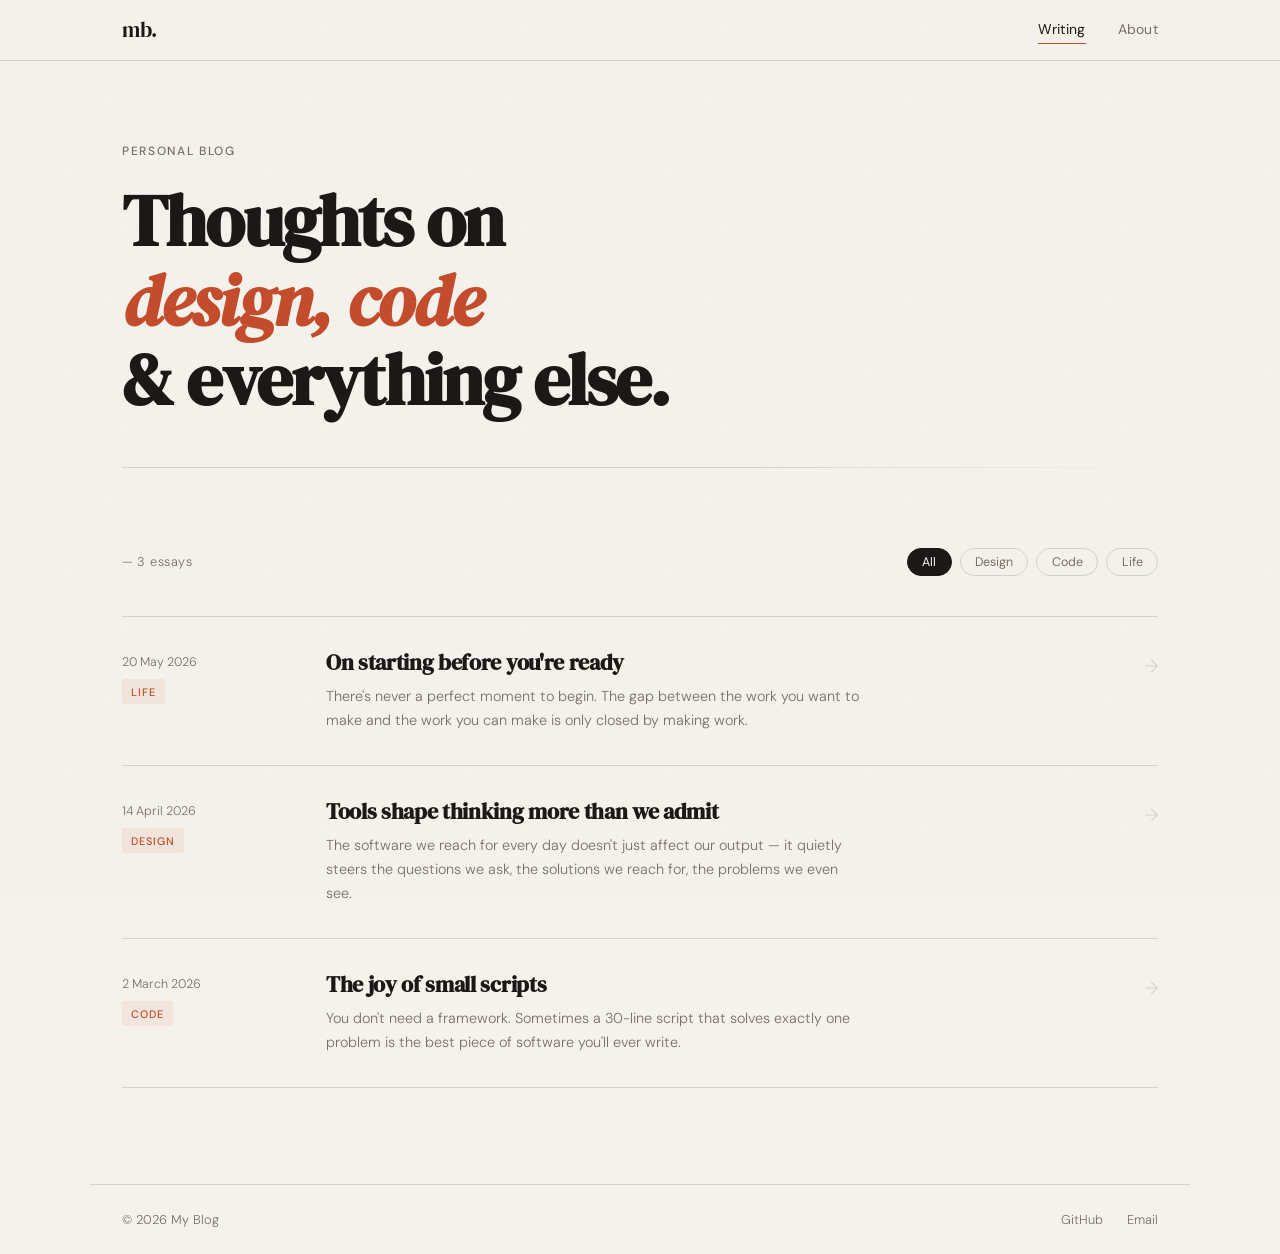
==== index.html @ 415ca3d0 "Template Commit" ====
<!DOCTYPE html>
<html lang="en">
<head>
  <meta charset="UTF-8" />
  <meta name="viewport" content="width=device-width, initial-scale=1.0" />
  <title>The Blog</title>
  <link rel="preconnect" href="https://fonts.googleapis.com" />
  <link rel="preconnect" href="https://fonts.gstatic.com" crossorigin />
  <link href="https://fonts.googleapis.com/css2?family=DM+Serif+Display:ital@0;1&family=DM+Sans:ital,opsz,wght@0,9..40,300;0,9..40,400;0,9..40,500;1,9..40,300&display=swap" rel="stylesheet" />
  <link rel="stylesheet" href="assets/css/style.css" />
</head>
<body>

  <div class="noise"></div>

  <header class="site-header">
    <nav class="nav">
      <a href="index.html" class="nav-logo">mb.</a>
      <div class="nav-links">
        <a href="index.html" class="active">Writing</a>
        <a href="about.html">About</a>
      </div>
    </nav>
  </header>

  <main>
    <section class="hero">
      <div class="hero-label">Personal blog</div>
      <h1 class="hero-title">Thoughts on<br /><em>design, code</em><br />& everything else.</h1>
      <div class="hero-line"></div>
    </section>

    <section class="posts-section">
      <div class="posts-header">
        <span class="posts-count" id="posts-count">— 3 essays</span>
        <div class="filter-tags">
          <button class="tag active" data-tag="all">All</button>
          <button class="tag" data-tag="design">Design</button>
          <button class="tag" data-tag="code">Code</button>
          <button class="tag" data-tag="life">Life</button>
        </div>
      </div>

      <div class="posts-list" id="posts-list">
        <!-- Posts injected by JS -->
      </div>
    </section>
  </main>

  <footer class="site-footer">
    <span>© 2026 My Blog</span>
    <div class="footer-links">
      <a href="https://github.com/yourusername" target="_blank">GitHub</a>
      <a href="mailto:you@email.com">Email</a>
    </div>
  </footer>

  <script src="assets/js/posts.js"></script>
  <script src="assets/js/main.js"></script>
</body>
</html>
---- assets/css/style.css ----
/* ============================================================
   RESET & BASE
   ============================================================ */
*, *::before, *::after { box-sizing: border-box; margin: 0; padding: 0; }

:root {
  --bg:        #F5F2EC;
  --ink:       #1A1714;
  --ink-muted: #7A6F65;
  --accent:    #C44B2B;
  --accent-2:  #2B6EC4;
  --surface:   #EDE9E1;
  --border:    #D8D2C8;
  --font-display: 'DM Serif Display', Georgia, serif;
  --font-body:    'DM Sans', system-ui, sans-serif;
  --max-w: 780px;
  --max-w-wide: 1100px;
}

html { font-size: 16px; scroll-behavior: smooth; }

body {
  background: var(--bg);
  color: var(--ink);
  font-family: var(--font-body);
  font-weight: 300;
  line-height: 1.7;
  min-height: 100vh;
  display: flex;
  flex-direction: column;
  -webkit-font-smoothing: antialiased;
}

a { color: inherit; text-decoration: none; }

/* ============================================================
   NOISE TEXTURE OVERLAY
   ============================================================ */
.noise {
  pointer-events: none;
  position: fixed;
  inset: 0;
  z-index: 100;
  opacity: 0.025;
  background-image: url("data:image/svg+xml,%3Csvg viewBox='0 0 256 256' xmlns='http://www.w3.org/2000/svg'%3E%3Cfilter id='noise'%3E%3CfeTurbulence type='fractalNoise' baseFrequency='0.9' numOctaves='4' stitchTiles='stitch'/%3E%3C/filter%3E%3Crect width='100%25' height='100%25' filter='url(%23noise)'/%3E%3C/svg%3E");
  background-size: 200px 200px;
}

/* ============================================================
   NAVIGATION
   ============================================================ */
.site-header {
  position: sticky;
  top: 0;
  z-index: 50;
  background: rgba(245, 242, 236, 0.88);
  backdrop-filter: blur(12px);
  -webkit-backdrop-filter: blur(12px);
  border-bottom: 1px solid var(--border);
}

.nav {
  max-width: var(--max-w-wide);
  margin: 0 auto;
  padding: 0 2rem;
  height: 60px;
  display: flex;
  align-items: center;
  justify-content: space-between;
}

.nav-logo {
  font-family: var(--font-display);
  font-size: 1.3rem;
  color: var(--ink);
  letter-spacing: -0.02em;
  transition: color 0.2s;
}
.nav-logo:hover { color: var(--accent); }

.nav-links {
  display: flex;
  gap: 2rem;
}

.nav-links a {
  font-size: 0.875rem;
  font-weight: 400;
  color: var(--ink-muted);
  letter-spacing: 0.02em;
  transition: color 0.2s;
  position: relative;
}
.nav-links a::after {
  content: '';
  position: absolute;
  bottom: -2px;
  left: 0; right: 0;
  height: 1px;
  background: var(--accent);
  transform: scaleX(0);
  transform-origin: left;
  transition: transform 0.25s ease;
}
.nav-links a:hover, .nav-links a.active { color: var(--ink); }
.nav-links a.active::after, .nav-links a:hover::after { transform: scaleX(1); }

/* ============================================================
   HERO
   ============================================================ */
.hero {
  max-width: var(--max-w-wide);
  margin: 0 auto;
  padding: 5rem 2rem 3rem;
  animation: fadeUp 0.6s ease both;
}

.hero-label {
  font-size: 0.75rem;
  font-weight: 500;
  letter-spacing: 0.14em;
  text-transform: uppercase;
  color: var(--ink-muted);
  margin-bottom: 1.25rem;
}

.hero-title {
  font-family: var(--font-display);
  font-size: clamp(2.5rem, 6vw, 4.5rem);
  line-height: 1.1;
  letter-spacing: -0.025em;
  color: var(--ink);
  max-width: 640px;
}

.hero-title em {
  font-style: italic;
  color: var(--accent);
}

.hero-line {
  margin-top: 3rem;
  height: 1px;
  background: linear-gradient(to right, var(--border) 60%, transparent);
}

/* ============================================================
   POSTS LIST
   ============================================================ */
.posts-section {
  max-width: var(--max-w-wide);
  margin: 0 auto;
  padding: 2rem 2rem 6rem;
  flex: 1;
}

.posts-header {
  display: flex;
  align-items: center;
  justify-content: space-between;
  margin-bottom: 2.5rem;
  flex-wrap: wrap;
  gap: 1rem;
}

.posts-count {
  font-size: 0.8rem;
  color: var(--ink-muted);
  letter-spacing: 0.04em;
}

.filter-tags {
  display: flex;
  gap: 0.5rem;
}

.tag {
  background: none;
  border: 1px solid var(--border);
  border-radius: 100px;
  padding: 0.3rem 0.9rem;
  font-family: var(--font-body);
  font-size: 0.78rem;
  font-weight: 400;
  color: var(--ink-muted);
  cursor: pointer;
  transition: all 0.2s;
}
.tag:hover { border-color: var(--ink-muted); color: var(--ink); }
.tag.active {
  background: var(--ink);
  border-color: var(--ink);
  color: var(--bg);
}

/* Post items */
.post-item {
  display: grid;
  grid-template-columns: 180px 1fr auto;
  align-items: start;
  gap: 1.5rem;
  padding: 2rem 0;
  border-bottom: 1px solid var(--border);
  transition: background 0.2s;
  cursor: pointer;
  animation: fadeUp 0.5s ease both;
  position: relative;
}

.post-item:first-child { border-top: 1px solid var(--border); }

.post-item:hover .post-item-title { color: var(--accent); }
.post-item:hover .post-item-arrow { transform: translateX(4px); color: var(--accent); }

.post-item-meta {
  padding-top: 0.2rem;
  display: flex;
  flex-direction: column;
  gap: 0.4rem;
}

.post-item-date {
  font-size: 0.78rem;
  color: var(--ink-muted);
  font-weight: 300;
}

.post-item-tag {
  display: inline-block;
  font-size: 0.68rem;
  font-weight: 500;
  letter-spacing: 0.1em;
  text-transform: uppercase;
  color: var(--accent);
  background: rgba(196, 75, 43, 0.08);
  padding: 0.2rem 0.55rem;
  border-radius: 3px;
  width: fit-content;
}

.post-item-title {
  font-family: var(--font-display);
  font-size: 1.35rem;
  line-height: 1.25;
  letter-spacing: -0.015em;
  color: var(--ink);
  margin-bottom: 0.6rem;
  transition: color 0.2s;
}

.post-item-excerpt {
  font-size: 0.9rem;
  color: var(--ink-muted);
  line-height: 1.65;
  max-width: 540px;
}

.post-item-arrow {
  font-size: 1.1rem;
  color: var(--border);
  margin-top: 0.2rem;
  transition: transform 0.2s, color 0.2s;
  flex-shrink: 0;
}

/* ============================================================
   POST ARTICLE
   ============================================================ */
.post-article {
  max-width: var(--max-w);
  margin: 0 auto;
  padding: 3rem 2rem 6rem;
  animation: fadeUp 0.6s ease both;
}

.post-header {
  margin-bottom: 3rem;
}

.post-meta-top {
  display: flex;
  align-items: center;
  justify-content: space-between;
  margin-bottom: 1.5rem;
}

.back-link {
  font-size: 0.82rem;
  color: var(--ink-muted);
  transition: color 0.2s;
}
.back-link:hover { color: var(--accent); }

.post-tag-label {
  font-size: 0.68rem;
  font-weight: 500;
  letter-spacing: 0.1em;
  text-transform: uppercase;
  color: var(--accent);
  background: rgba(196, 75, 43, 0.08);
  padding: 0.25rem 0.65rem;
  border-radius: 3px;
}

.post-title {
  font-family: var(--font-display);
  font-size: clamp(2rem, 5vw, 3rem);
  line-height: 1.15;
  letter-spacing: -0.025em;
  color: var(--ink);
  margin-bottom: 1.25rem;
}

.post-byline {
  font-size: 0.82rem;
  color: var(--ink-muted);
}

/* Article body */
.post-body {
  border-top: 1px solid var(--border);
  padding-top: 2.5rem;
}

.post-body p { margin-bottom: 1.5rem; font-size: 1.05rem; line-height: 1.8; }

.post-lead {
  font-family: var(--font-display);
  font-size: 1.25rem !important;
  line-height: 1.6 !important;
  color: var(--ink);
  margin-bottom: 2rem !important;
}

.post-body h2 {
  font-family: var(--font-display);
  font-size: 1.5rem;
  letter-spacing: -0.02em;
  margin: 2.5rem 0 1rem;
  color: var(--ink);
}

.post-body h3 {
  font-size: 1rem;
  font-weight: 500;
  letter-spacing: 0.05em;
  text-transform: uppercase;
  margin: 2rem 0 0.75rem;
  color: var(--ink-muted);
}

.post-body blockquote {
  border-left: 2px solid var(--accent);
  margin: 2rem 0;
  padding: 0.5rem 0 0.5rem 1.5rem;
}
.post-body blockquote p {
  font-family: var(--font-display);
  font-style: italic;
  font-size: 1.15rem !important;
  color: var(--ink);
  margin: 0 !important;
}

.post-body a { color: var(--accent-2); text-decoration: underline; text-underline-offset: 3px; }
.post-body a:hover { color: var(--accent); }

.post-body ul, .post-body ol {
  padding-left: 1.5rem;
  margin-bottom: 1.5rem;
}
.post-body li { margin-bottom: 0.4rem; font-size: 1.05rem; line-height: 1.8; }

.post-body strong { font-weight: 500; }

.post-body code {
  background: var(--surface);
  border: 1px solid var(--border);
  padding: 0.15em 0.4em;
  border-radius: 4px;
  font-size: 0.88em;
  font-family: 'SF Mono', 'Fira Code', monospace;
}

.post-body pre {
  background: var(--ink);
  color: #E8E4DC;
  padding: 1.5rem;
  border-radius: 8px;
  overflow-x: auto;
  margin: 2rem 0;
}
.post-body pre code {
  background: none;
  border: none;
  padding: 0;
  color: inherit;
  font-size: 0.88rem;
}

.post-footer {
  margin-top: 3rem;
  padding-top: 2rem;
  border-top: 1px solid var(--border);
}

/* ============================================================
   ABOUT
   ============================================================ */
.about-section {
  max-width: var(--max-w-wide);
  margin: 0 auto;
  padding: 5rem 2rem 6rem;
  animation: fadeUp 0.6s ease both;
}

.about-grid {
  display: grid;
  grid-template-columns: 220px 1fr;
  gap: 4rem;
  align-items: start;
}

.avatar-placeholder {
  width: 160px;
  height: 160px;
  border-radius: 50%;
  background: var(--surface);
  border: 1px solid var(--border);
  display: flex;
  align-items: center;
  justify-content: center;
  font-family: var(--font-display);
  font-size: 1.5rem;
  color: var(--ink-muted);
  font-style: italic;
}

.about-label {
  font-size: 0.75rem;
  font-weight: 500;
  letter-spacing: 0.14em;
  text-transform: uppercase;
  color: var(--ink-muted);
  margin-bottom: 1rem;
}

.about-title {
  font-family: var(--font-display);
  font-size: clamp(2rem, 4vw, 3rem);
  letter-spacing: -0.025em;
  line-height: 1.15;
  margin-bottom: 2rem;
}
.about-title em { font-style: italic; color: var(--accent); }

.about-body p {
  font-size: 1.05rem;
  line-height: 1.8;
  color: var(--ink);
  margin-bottom: 1.25rem;
  max-width: 540px;
}

.about-links {
  display: flex;
  gap: 1.5rem;
  margin-top: 2rem;
}

.about-link {
  font-size: 0.9rem;
  font-weight: 500;
  color: var(--accent);
  border-bottom: 1px solid rgba(196, 75, 43, 0.3);
  padding-bottom: 2px;
  transition: border-color 0.2s;
}
.about-link:hover { border-color: var(--accent); }

/* ============================================================
   FOOTER
   ============================================================ */
.site-footer {
  border-top: 1px solid var(--border);
  padding: 1.5rem 2rem;
  max-width: var(--max-w-wide);
  width: 100%;
  margin: 0 auto;
  display: flex;
  align-items: center;
  justify-content: space-between;
  font-size: 0.8rem;
  color: var(--ink-muted);
}

.footer-links { display: flex; gap: 1.5rem; }
.footer-links a:hover { color: var(--ink); }

/* ============================================================
   ANIMATIONS
   ============================================================ */
@keyframes fadeUp {
  from { opacity: 0; transform: translateY(16px); }
  to   { opacity: 1; transform: translateY(0); }
}

/* ============================================================
   RESPONSIVE
   ============================================================ */
@media (max-width: 700px) {
  .post-item {
    grid-template-columns: 1fr;
    gap: 0.5rem;
  }
  .post-item-meta { flex-direction: row; align-items: center; gap: 0.75rem; }
  .post-item-arrow { display: none; }
  .about-grid { grid-template-columns: 1fr; gap: 2rem; }
  .hero-title { font-size: 2.2rem; }
  .posts-header { flex-direction: column; align-items: flex-start; }
}
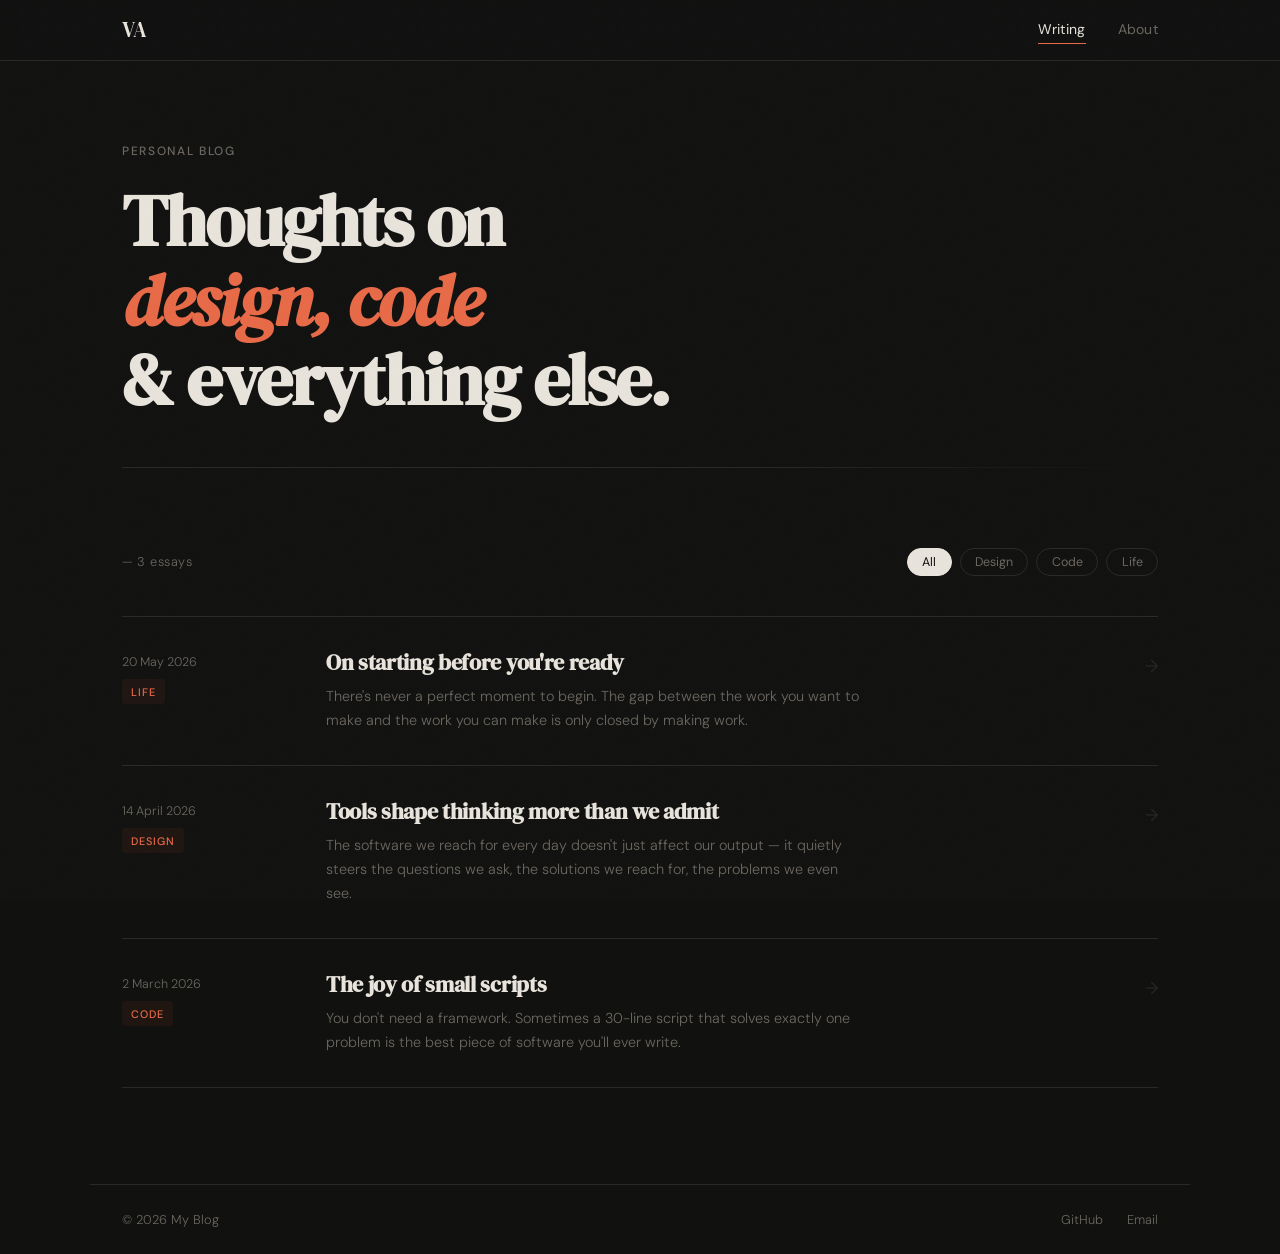
==== commit 0b5f8ac9: "Style changes and content updates" ====
--- a/index.html
+++ b/index.html
@@ -15,7 +15,7 @@
 
   <header class="site-header">
     <nav class="nav">
-      <a href="index.html" class="nav-logo">mb.</a>
+      <a href="index.html" class="nav-logo">VA</a>
       <div class="nav-links">
         <a href="index.html" class="active">Writing</a>
         <a href="about.html">About</a>
--- a/assets/css/style.css
+++ b/assets/css/style.css
@@ -4,13 +4,13 @@
 *, *::before, *::after { box-sizing: border-box; margin: 0; padding: 0; }
 
 :root {
-  --bg:        #F5F2EC;
-  --ink:       #1A1714;
-  --ink-muted: #7A6F65;
-  --accent:    #C44B2B;
-  --accent-2:  #2B6EC4;
-  --surface:   #EDE9E1;
-  --border:    #D8D2C8;
+  --bg:        #111110;
+  --ink:       #E8E4DC;
+  --ink-muted: #6B6760;
+  --accent:    #E86A47;
+  --accent-2:  #5B9BD5;
+  --surface:   #1C1C1A;
+  --border:    #2A2925;
   --font-display: 'DM Serif Display', Georgia, serif;
   --font-body:    'DM Sans', system-ui, sans-serif;
   --max-w: 780px;
@@ -50,13 +50,13 @@
    NAVIGATION
    ============================================================ */
 .site-header {
-  position: sticky;
-  top: 0;
-  z-index: 50;
-  background: rgba(245, 242, 236, 0.88);
-  backdrop-filter: blur(12px);
-  -webkit-backdrop-filter: blur(12px);
-  border-bottom: 1px solid var(--border);
+    position: sticky;
+    top: 0;
+    z-index: 50;
+    background: rgba(17, 17, 16, 0.88);
+    backdrop-filter: blur(12px);
+    -webkit-backdrop-filter: blur(12px);
+    border-bottom: 1px solid var(--border);
 }
 
 .nav {
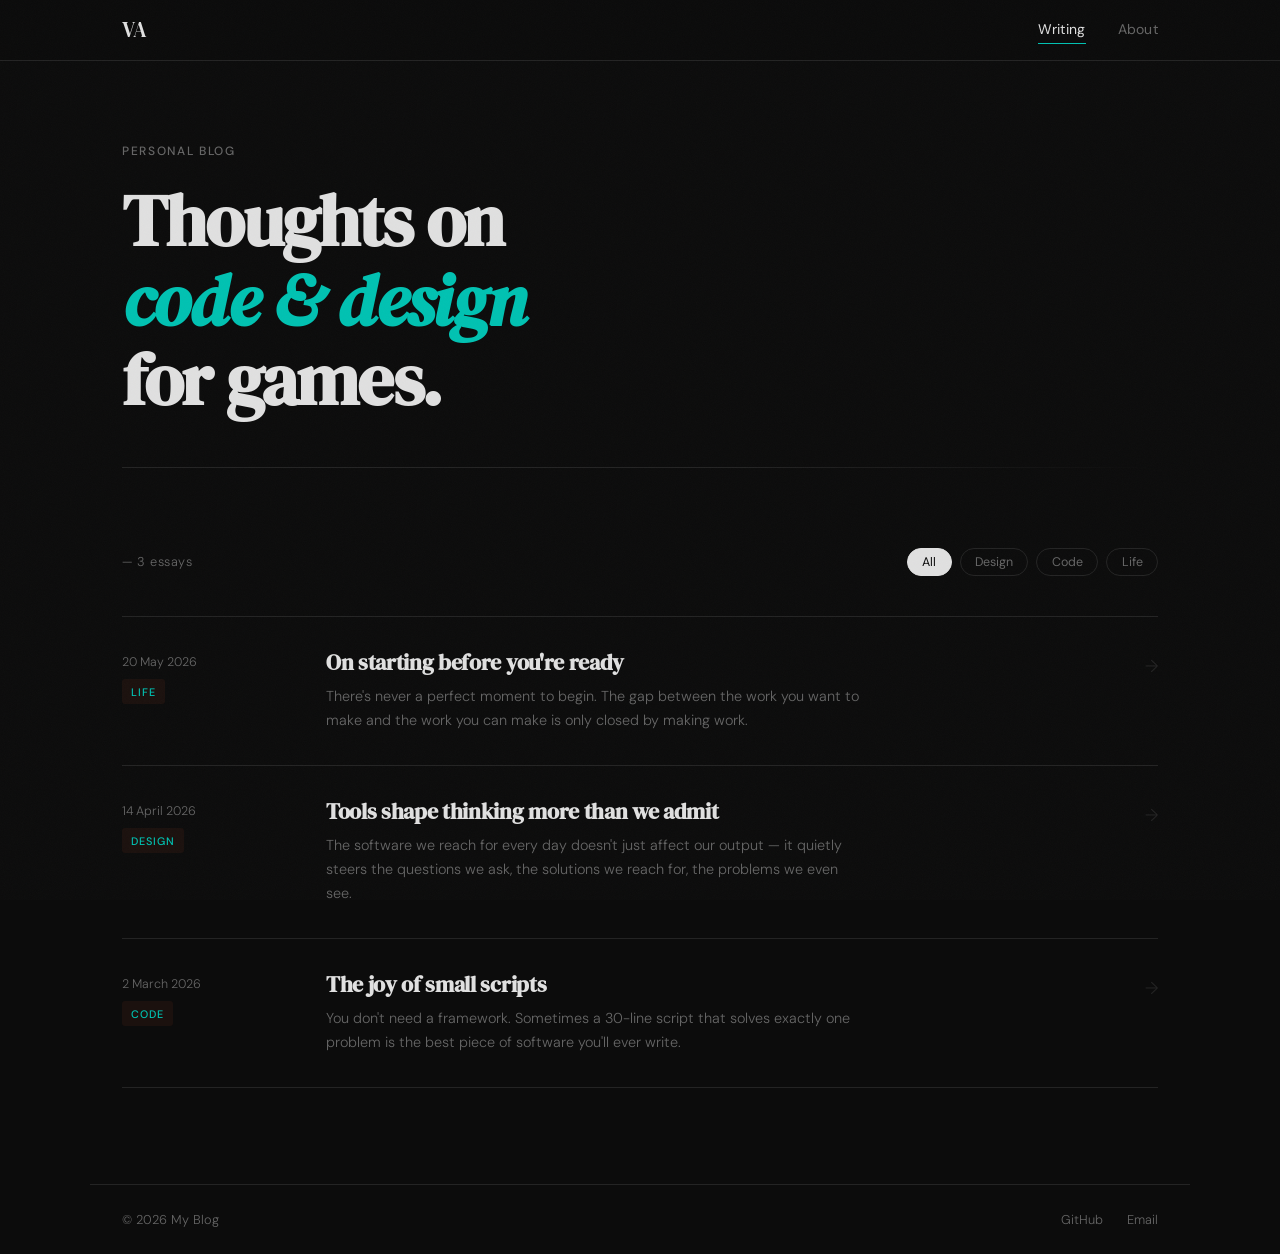
==== commit edf2dc25: "Minor Corrections" ====
--- a/index.html
+++ b/index.html
@@ -26,7 +26,7 @@
   <main>
     <section class="hero">
       <div class="hero-label">Personal blog</div>
-      <h1 class="hero-title">Thoughts on<br /><em>design, code</em><br />& everything else.</h1>
+      <h1 class="hero-title">Thoughts on<br /><em>code & design</em><br /> for games.</h1>
       <div class="hero-line"></div>
     </section>
 
--- a/assets/css/style.css
+++ b/assets/css/style.css
@@ -4,17 +4,17 @@
 *, *::before, *::after { box-sizing: border-box; margin: 0; padding: 0; }
 
 :root {
-  --bg:        #111110;
-  --ink:       #E8E4DC;
-  --ink-muted: #6B6760;
-  --accent:    #E86A47;
-  --accent-2:  #5B9BD5;
-  --surface:   #1C1C1A;
-  --border:    #2A2925;
-  --font-display: 'DM Serif Display', Georgia, serif;
-  --font-body:    'DM Sans', system-ui, sans-serif;
-  --max-w: 780px;
-  --max-w-wide: 1100px;
+    --bg: #0C0C0C;
+    --ink: #E0E0E0;
+    --ink-muted: #666666;
+    --accent: #00C2B2;
+    --accent-2: #8B5CF6;
+    --surface: #161616;
+    --border: #242424;
+    --font-display: 'DM Serif Display', Georgia, serif;
+    --font-body: 'DM Sans', system-ui, sans-serif;
+    --max-w: 780px;
+    --max-w-wide: 1100px;
 }
 
 html { font-size: 16px; scroll-behavior: smooth; }
@@ -53,7 +53,7 @@
     position: sticky;
     top: 0;
     z-index: 50;
-    background: rgba(17, 17, 16, 0.88);
+    background: rgba(12, 12, 12, 0.88);
     backdrop-filter: blur(12px);
     -webkit-backdrop-filter: blur(12px);
     border-bottom: 1px solid var(--border);
